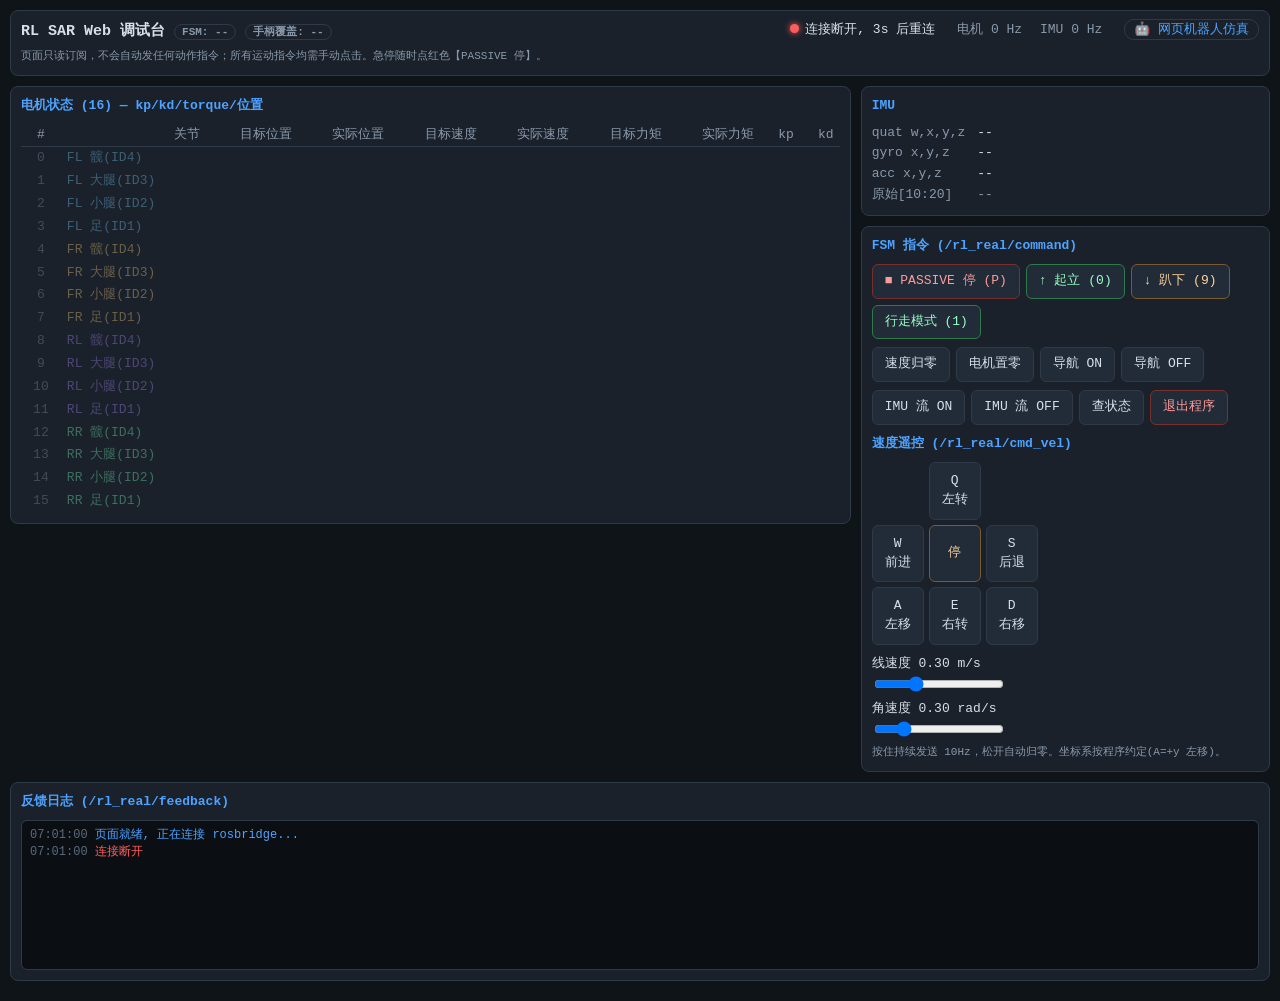
==== console.html @ 47dd62c8 "web 地面站：新增任务编排（任务状态 / 任务管理两个页签） 任务系统这一侧（与 core_2026 的 dog_node 配对）： - 「任务管理」页签：任务列表（点行选中 / 修改 / 删除 /" ====
<!DOCTYPE html>
<html lang="zh-CN">
<head>
<meta charset="UTF-8">
<meta name="viewport" content="width=device-width, initial-scale=1.0">
<title>RL SAR Web 调试台</title>
<style>
  :root{
    --bg:#0f1419; --panel:#1a212b; --panel2:#222c39; --line:#2e3a48;
    --txt:#d7e0ea; --dim:#8a99aa; --accent:#4da3ff; --green:#3ddc84;
    --red:#ff5c5c; --orange:#ffb454; --yellow:#ffe066;
  }
  *{box-sizing:border-box}
  body{margin:0;background:var(--bg);color:var(--txt);
    font:13px/1.45 "SF Mono","Consolas","Microsoft YaHei",monospace;padding:10px}
  h1{font-size:15px;margin:0}
  .row{display:flex;gap:10px;flex-wrap:wrap;align-items:flex-start}
  .panel{background:var(--panel);border:1px solid var(--line);border-radius:8px;padding:10px;margin-bottom:10px}
  .panel h2{font-size:13px;margin:0 0 8px;color:var(--accent)}
  .dot{display:inline-block;width:9px;height:9px;border-radius:50%;background:#666;margin-right:6px}
  .dot.ok{background:var(--green);box-shadow:0 0 6px var(--green)}
  .dot.bad{background:var(--red);box-shadow:0 0 6px var(--red)}
  table{border-collapse:collapse;width:100%}
  th,td{padding:2px 6px;text-align:right;white-space:nowrap}
  th{color:var(--dim);font-weight:normal;border-bottom:1px solid var(--line)}
  td.idx,th.idx{text-align:center;color:var(--dim)}
  tr.leg-FL td.name{color:#7fd3ff} tr.leg-FR td.name{color:#ffd47f}
  tr.leg-RL td.name{color:#b08bff} tr.leg-RR td.name{color:#7fffbf}
  td.name{text-align:left}
  .stale{opacity:.35}
  button{background:var(--panel2);color:var(--txt);border:1px solid var(--line);
    border-radius:6px;padding:7px 12px;cursor:pointer;font:inherit;user-select:none}
  button:hover{border-color:var(--accent)}
  button:active{transform:translateY(1px)}
  button:disabled{opacity:.4;cursor:not-allowed}
  button.danger{border-color:#7a2f2f;color:#ff9a9a}
  button.danger:hover{background:#3a1f1f}
  button.go{border-color:#2f7a4d;color:#9affc4}
  button.go:hover{background:#163425}
  button.warn{border-color:#7a5a2f;color:#ffd49a}
  button.hold{background:#2c3f55;border-color:var(--accent)}
  .btns{display:flex;gap:6px;flex-wrap:wrap;margin-bottom:8px}
  .kv{display:grid;grid-template-columns:auto 1fr;gap:2px 12px}
  .kv .k{color:var(--dim)}
  .log{background:#0b0f14;border:1px solid var(--line);border-radius:6px;height:150px;
    overflow-y:auto;padding:6px 8px;font-size:12px}
  .log .t{color:#5a6b7c}
  .log .ok{color:var(--green)} .log .err{color:var(--red)}
  .log .info{color:var(--accent)} .log .warn{color:var(--orange)}
  input[type=range]{width:130px;vertical-align:middle}
  .hint{color:var(--dim);font-size:11px;margin-top:6px}
  .badge{font-size:11px;padding:1px 7px;border-radius:10px;border:1px solid var(--line);color:var(--dim)}
  .pad{display:grid;grid-template-columns:repeat(3,52px);grid-gap:5px;width:max-content}
  .pad button{padding:9px 0;text-align:center}
  .pad .empty{visibility:hidden}
</style>
</head>
<body>

<div class="panel">
  <div class="row" style="justify-content:space-between">
    <h1>RL SAR Web 调试台 <span class="badge" id="fsm">FSM: --</span>
      <span class="badge" id="override">手柄覆盖: --</span></h1>
    <div><span class="dot" id="wsdot"></span><span id="wsstate">未连接</span>
      <span style="color:var(--dim);margin-left:14px">电机 <span id="mrate">--</span> Hz</span>
      <span style="color:var(--dim);margin-left:10px">IMU <span id="irate">--</span> Hz</span>
      <a href="/" target="_blank"
         style="color:var(--accent);margin-left:14px;text-decoration:none;border:1px solid var(--line);padding:2px 9px;border-radius:10px">🤖 网页机器人仿真</a></div>
  </div>
  <div class="hint">页面只读订阅，不会自动发任何动作指令；所有运动指令均需手动点击。急停随时点红色【PASSIVE 停】。</div>
</div>

<div class="row">
  <div class="panel" style="flex:2;min-width:560px">
    <h2>电机状态 (16) — kp/kd/torque/位置</h2>
    <table id="mtab">
      <thead><tr>
        <th class="idx">#</th><th>关节</th>
        <th>目标位置</th><th>实际位置</th>
        <th>目标速度</th><th>实际速度</th>
        <th>目标力矩</th><th>实际力矩</th>
        <th>kp</th><th>kd</th>
      </tr></thead>
      <tbody></tbody>
    </table>
  </div>

  <div style="flex:1;min-width:280px">
    <div class="panel">
      <h2>IMU</h2>
      <div class="kv">
        <span class="k">quat w,x,y,z</span><span id="quat">--</span>
        <span class="k">gyro x,y,z</span><span id="gyro">--</span>
        <span class="k">acc x,y,z</span><span id="acc">--</span>
        <span class="k">原始[10:20]</span><span id="imuextra" style="color:var(--dim)">--</span>
      </div>
    </div>

    <div class="panel">
      <h2>FSM 指令 (/rl_real/command)</h2>
      <div class="btns">
        <button class="danger" data-cmd="passive">■ PASSIVE 停 (P)</button>
        <button class="go" data-cmd="getup">↑ 起立 (0)</button>
        <button class="warn" data-cmd="getdown">↓ 趴下 (9)</button>
        <button class="go" data-cmd="locomotion">行走模式 (1)</button>
      </div>
      <div class="btns">
        <button data-cmd="vel_stop">速度归零</button>
        <button data-cmd="zero">电机置零</button>
        <button data-cmd="nav_on">导航 ON</button>
        <button data-cmd="nav_off">导航 OFF</button>
      </div>
      <div class="btns">
        <button data-cmd="imu_on">IMU 流 ON</button>
        <button data-cmd="imu_off">IMU 流 OFF</button>
        <button data-cmd="status">查状态</button>
        <button class="danger" data-cmd="quit">退出程序</button>
      </div>

      <h2 style="margin-top:10px">速度遥控 (/rl_real/cmd_vel)</h2>
      <div class="row">
        <div class="pad">
          <span class="empty"></span><button data-vel="yaw+">Q<br>左转</button><span class="empty"></span>
          <button data-vel="y+" id="vw">W<br>前进</button><button data-vel="stop" class="warn">停</button><button data-vel="y-">S<br>后退</button>
          <button data-vel="x+">A<br>左移</button><button data-vel="yaw-">E<br>右转</button><button data-vel="x-">D<br>右移</button>
        </div>
        <div>
          <div>线速度 <span id="vl">0.30</span> m/s</div>
          <input type="range" id="lin" min="0" max="1" step="0.05" value="0.3">
          <div style="margin-top:6px">角速度 <span id="va">0.30</span> rad/s</div>
          <input type="range" id="ang" min="0" max="1.5" step="0.05" value="0.3">
          <div class="hint">按住持续发送 10Hz，松开自动归零。坐标系按程序约定(A=+y 左移)。</div>
        </div>
      </div>
    </div>
  </div>
</div>

<div class="panel">
  <h2>反馈日志 (/rl_real/feedback)</h2>
  <div class="log" id="log"></div>
</div>

<script>
'use strict';
// ---------- 常量 ----------
const LEGS=['FL','FR','RL','RR'];
// 每组 4 电机按 CAN ID 4,3,2,1 枚举 = 髋/大腿/小腿/足
const JOINTS=[['髋(ID4)','hip'],['大腿(ID3)','thigh'],['小腿(ID2)','calf'],['足(ID1)','foot']];
const FIELDS=['idx','tp','rp','tv','rv','tt','rt','kp','kd'];

// ---------- DOM ----------
const $=id=>document.getElementById(id);
const tbody=$('mtab').tBodies[0];
for(let i=0;i<16;i++){
  const leg=LEGS[Math.floor(i/4)], j=JOINTS[i%4];
  const tr=document.createElement('tr'); tr.className='leg-'+leg; tr.id='m'+i;
  tr.innerHTML=`<td class="idx">${i}</td><td class="name">${leg} ${j[0]}</td>`+
    '<td class="rp"></td>'.repeat(8);
  tbody.appendChild(tr);
}
function setRow(i,vals){
  const tds=document.getElementById('m'+i).children;
  for(let k=2;k<=9;k++) tds[k].textContent=fmt(vals[k],k);
  document.getElementById('m'+i).classList.remove('stale');
}
function fmt(v,col){
  if(v===undefined||v===null||isNaN(v)) return '--';
  if(col===2||col===3) return v.toFixed(3);
  if(col===8) return v.toFixed(1);
  if(col===9) return v.toFixed(1);
  return v.toFixed(3);
}

// ---------- 日志 ----------
function log(msg,cls){
  const d=document.createElement('div');
  const t=new Date().toLocaleTimeString('zh-CN',{hour12:false});
  d.innerHTML=`<span class="t">${t}</span> <span class="${cls||''}">${escapeHtml(msg)}</span>`;
  const box=$('log'); box.appendChild(d); box.scrollTop=box.scrollHeight;
  while(box.children.length>200) box.removeChild(box.firstChild);
}
function escapeHtml(s){return String(s).replace(/[&<>]/g,c=>({'&':'&amp;','<':'&lt;','>':'&gt;'}[c]));}

// ---------- rosbridge ----------
let ws=null, connected=false;
let adverted={cmd:false,vel:false};
let mCount=0, iCount=0;
let latestMotor=null, latestImu=null, lastDataTs=0;

function connect(){
  const url=`ws://${location.hostname}:9090`;
  ws=new WebSocket(url);
  ws.onopen=()=>{
    connected=true; adverted={cmd:false,vel:false};
    $('wsdot').className='dot ok'; $('wsstate').textContent='已连接 '+url;
    log('rosbridge 已连接','ok');
    send({op:'subscribe',topic:'/rl_real/motor_state',type:'std_msgs/msg/Float32MultiArray'});
    send({op:'subscribe',topic:'/rl_real/imu_state',type:'std_msgs/msg/Float32MultiArray'});
    send({op:'subscribe',topic:'/rl_real/feedback',type:'std_msgs/msg/String'});
    setTimeout(()=>sendCommand('status'),500);
  };
  ws.onmessage=ev=>{
    let m; try{m=JSON.parse(ev.data)}catch(e){return}
    if(m.op!=='publish'||!m.msg) return;
    if(m.topic==='/rl_real/motor_state'){latestMotor=m.msg.data;mCount++;lastDataTs=Date.now();}
    else if(m.topic==='/rl_real/imu_state'){latestImu=m.msg.data;iCount++;}
    else if(m.topic==='/rl_real/feedback'){handleFeedback(m.msg.data||'');}
  };
  ws.onclose=()=>{
    connected=false;
    $('wsdot').className='dot bad'; $('wsstate').textContent='连接断开, 3s 后重连';
    log('连接断开','err'); setTimeout(connect,3000);
  };
  ws.onerror=()=>{try{ws.close()}catch(e){}};
}
function send(o){if(connected&&ws.readyState===1)ws.send(JSON.stringify(o));}
function advertise(topic,type){ send({op:'advertise',topic,type}); }
function sendCommand(cmd){
  if(!adverted.cmd){advertise('/rl_real/command','std_msgs/msg/String');adverted.cmd=true;}
  send({op:'publish',topic:'/rl_real/command',msg:{data:cmd}});
  log('发送指令: '+cmd,'info');
}

function handleFeedback(s){
  let cls='';
  if(/accepted|ready/.test(s))cls='ok';
  else if(/error|fail|not ready|ignored|unknown/.test(s))cls='err';
  else if(/status/.test(s))cls='warn';
  log(s,cls);
  const st=s.match(/state=(\S+)/); if(st)$('fsm').textContent='FSM: '+st[1];
  const ov=s.match(/gamepad_override=(\S+)/); if(ov)$('override').textContent='手柄覆盖: '+ov[1];
}

// ---------- 速度遥控 ----------
const vel={x:0,y:0,yaw:0,active:false,timer:null};
function publishVel(){
  if(!adverted.vel){advertise('/rl_real/cmd_vel','geometry_msgs/msg/Twist');adverted.vel=true;}
  send({op:'publish',topic:'/rl_real/cmd_vel',msg:{
    linear:{x:vel.y,y:vel.x,z:0},angular:{x:0,y:0,z:vel.yaw}}});
}
function velTick(){ if(vel.active)publishVel(); }
function velStop(){
  vel.x=0;vel.y=0;vel.yaw=0;vel.active=false;
  clearInterval(vel.timer);vel.timer=null;
  publishVel(); log('速度归零','warn');
}
document.querySelectorAll('[data-vel]').forEach(b=>{
  const key=b.dataset.vel;
  const press=e=>{
    e.preventDefault();
    const lin=parseFloat($('lin').value), ang=parseFloat($('ang').value);
    if(key==='stop'){velStop();return;}
    if(key==='y+')vel.y=lin; else if(key==='y-')vel.y=-lin;
    else if(key==='x+')vel.x=lin; else if(key==='x-')vel.x=-lin;
    else if(key==='yaw+')vel.yaw=ang; else if(key==='yaw-')vel.yaw=-ang;
    vel.active=true; b.classList.add('hold');
    if(!vel.timer)vel.timer=setInterval(velTick,100);
    publishVel();
  };
  const release=e=>{
    e.preventDefault(); b.classList.remove('hold');
    if(key!=='stop')velStop();
  };
  b.addEventListener('mousedown',press);
  b.addEventListener('touchstart',press,{passive:false});
  b.addEventListener('mouseup',release);
  b.addEventListener('mouseleave',ev=>{if(ev.buttons)release(ev)});
  b.addEventListener('touchend',release);
});
$('lin').oninput=e=>$('vl').textContent=parseFloat(e.target.value).toFixed(2);
$('ang').oninput=e=>$('va').textContent=parseFloat(e.target.value).toFixed(2);

// ---------- FSM 指令按钮 ----------
document.querySelectorAll('[data-cmd]').forEach(b=>{
  b.addEventListener('click',()=>{
    const cmd=b.dataset.cmd;
    if(cmd==='quit'&&!confirm('确认退出主程序？(需重启容器才能恢复)'))return;
    sendCommand(cmd);
  });
});

// ---------- 渲染节流 15Hz ----------
setInterval(()=>{
  if(latestMotor){
    for(let i=0;i<16;i++){
      const base=i*9, row=new Array(10);
      for(let k=0;k<9;k++)row[k]=latestMotor[base+k];
      setRow(i,row);
    }
    latestMotor=null;
  }
  document.querySelectorAll('#mtab tbody tr').forEach(tr=>{
    if(Date.now()-lastDataTs>1000)tr.classList.add('stale');
  });
  if(latestImu){
    const d=latestImu;
    $('quat').textContent=d.slice(0,4).map(v=>v.toFixed(3)).join(', ');
    $('gyro').textContent=d.slice(4,7).map(v=>v.toFixed(3)).join(', ');
    $('acc').textContent=d.slice(7,10).map(v=>v.toFixed(3)).join(', ');
    $('imuextra').textContent=d.slice(10).map(v=>v.toFixed(3)).join(', ');
  }
},66);

// ---------- 频率统计 1s ----------
setInterval(()=>{
  $('mrate').textContent=mCount; mCount=0;
  $('irate').textContent=iCount; iCount=0;
},1000);

log('页面就绪, 正在连接 rosbridge...','info');
connect();
</script>
</body>
</html>
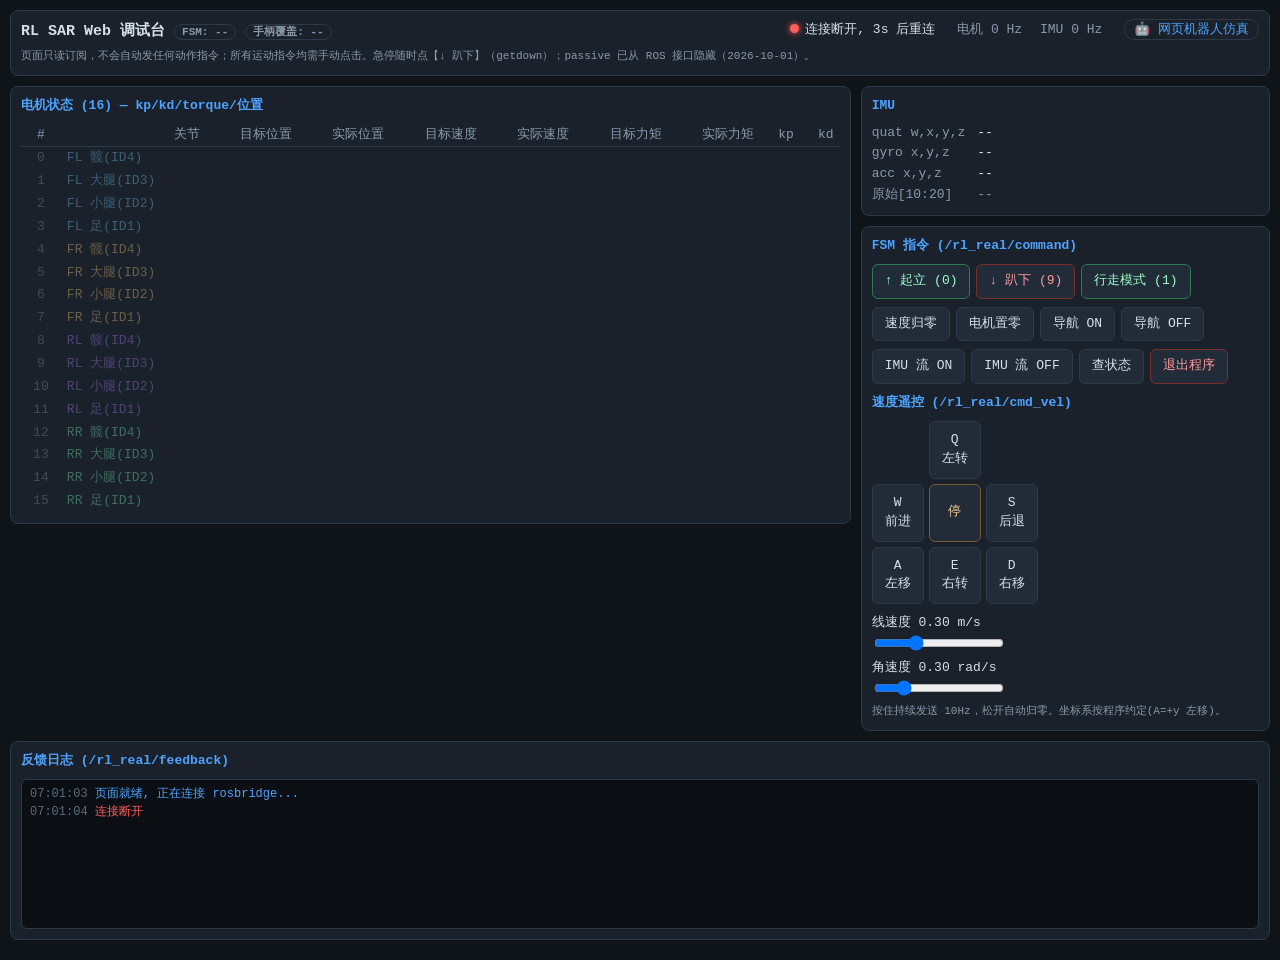
==== commit 4bdc83ed: "web: 电池BMS徽标 + 雷达/地图/任务三视图统一 z-up + console 页 passive 改 getdown 三块已上线内容的补提交（改动一直在工作树里没提交）：  - 电池徽标：t" ====
--- a/console.html
+++ b/console.html
@@ -67,7 +67,7 @@
       <a href="/" target="_blank"
          style="color:var(--accent);margin-left:14px;text-decoration:none;border:1px solid var(--line);padding:2px 9px;border-radius:10px">🤖 网页机器人仿真</a></div>
   </div>
-  <div class="hint">页面只读订阅，不会自动发任何动作指令；所有运动指令均需手动点击。急停随时点红色【PASSIVE 停】。</div>
+  <div class="hint">页面只读订阅，不会自动发任何动作指令；所有运动指令均需手动点击。急停随时点【↓ 趴下】（getdown）；passive 已从 ROS 接口隐藏（2026-10-01）。</div>
 </div>
 
 <div class="row">
@@ -99,9 +99,8 @@
     <div class="panel">
       <h2>FSM 指令 (/rl_real/command)</h2>
       <div class="btns">
-        <button class="danger" data-cmd="passive">■ PASSIVE 停 (P)</button>
         <button class="go" data-cmd="getup">↑ 起立 (0)</button>
-        <button class="warn" data-cmd="getdown">↓ 趴下 (9)</button>
+        <button class="danger" data-cmd="getdown">↓ 趴下 (9)</button>
         <button class="go" data-cmd="locomotion">行走模式 (1)</button>
       </div>
       <div class="btns">
